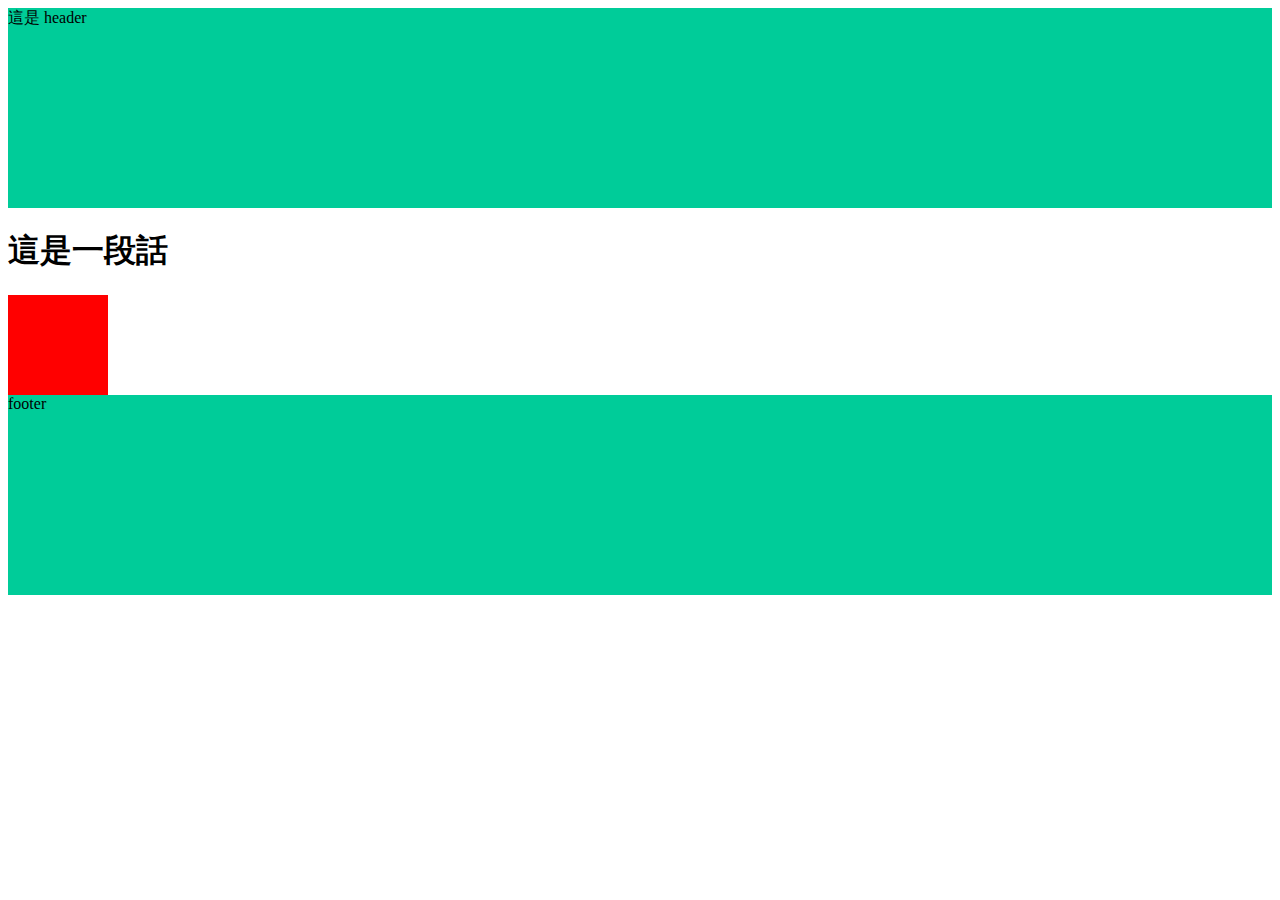
==== index.html @ 9c8b07f4 "Update 2021-08-11T02:46:13.039Z" ====
<!DOCTYPE html>
<html lang="en">

<head>
  <meta charset="UTF-8">
  <meta name="viewport" content="width=device-width, initial-scale=1.0">
  <meta http-equiv="X-UA-Compatible" content="ie=edge">
  <title>首頁</title>
  <link rel="stylesheet" href="./assets/style/all.css">
</head>

<body>
  <header class="header">
    這是 header
  </header>

  
<h1>
  這是一段話
</h1>

<div class="box"></div>

  <footer class="footer">
    footer
  </footer>
  <script src="./assets/js/vendors.js"></script>
  <script src="./assets/js/all.js"></script>
</body>

</html>
---- assets/style/all.css ----
.header {
  height: 200px;
  background-color: #00cc99; }

.footer {
  height: 200px;
  background-color: #00cc99; }

.box {
  width: 100px;
  height: 100px;
  background-color: red;
  display: -webkit-box;
  display: -ms-flexbox;
  display: flex;
  -webkit-transition: all 0.5s;
  -o-transition: all 0.5s;
  transition: all 0.5s; }
  .box:hover {
    width: 200px;
    background-color: #00cc99; }

/*# sourceMappingURL=all.css.map */
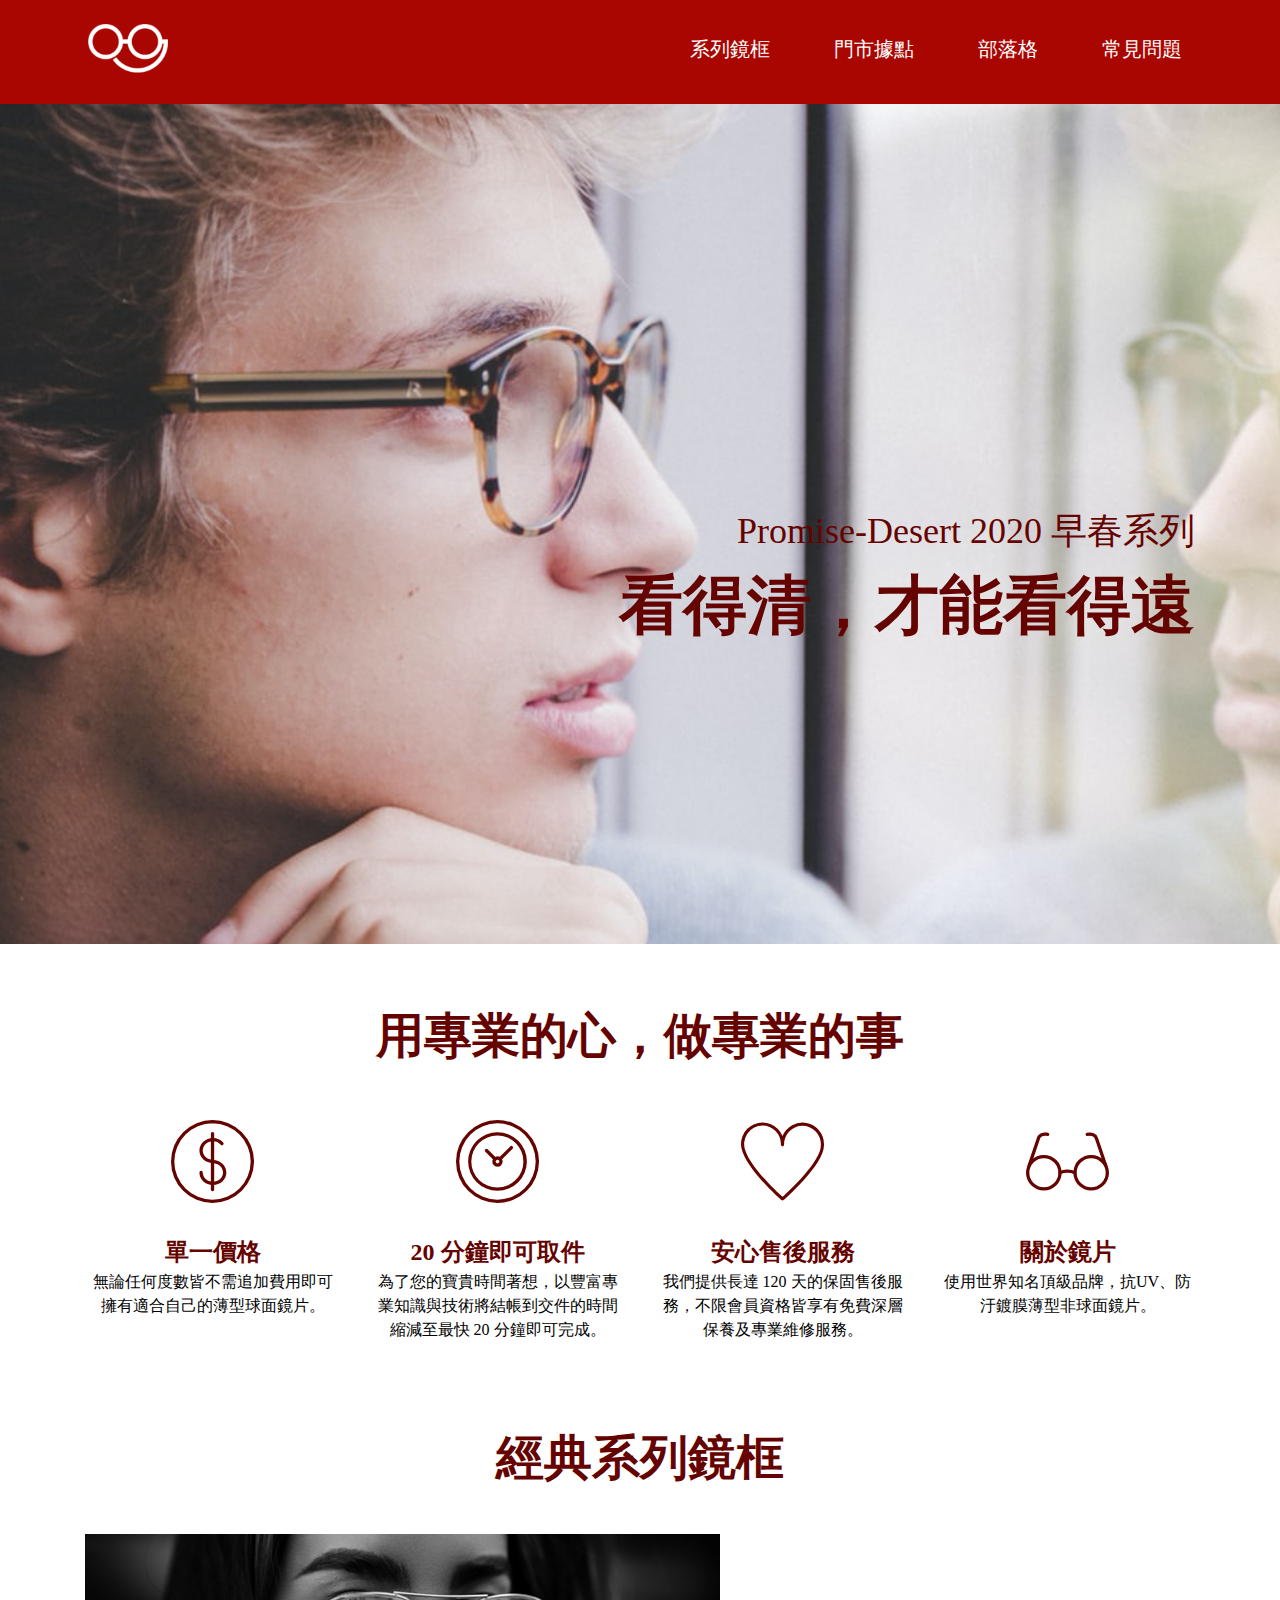
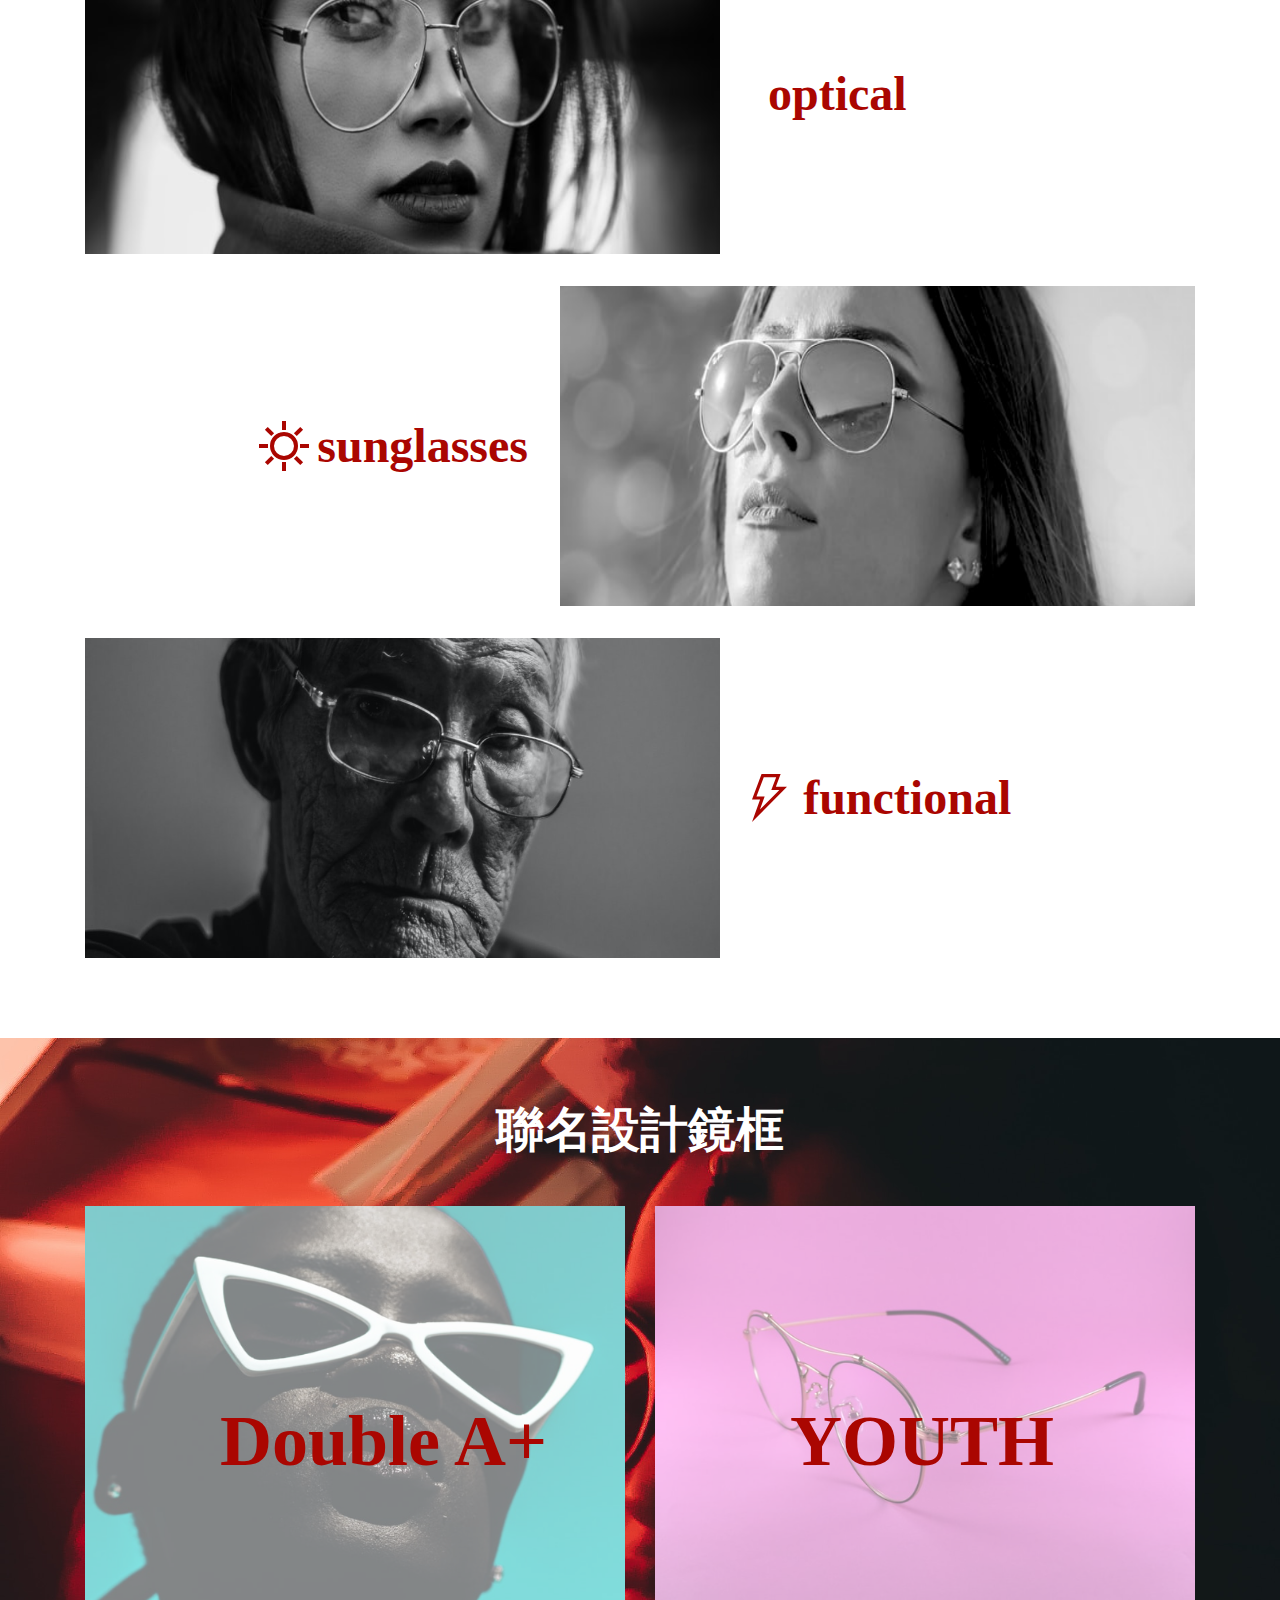
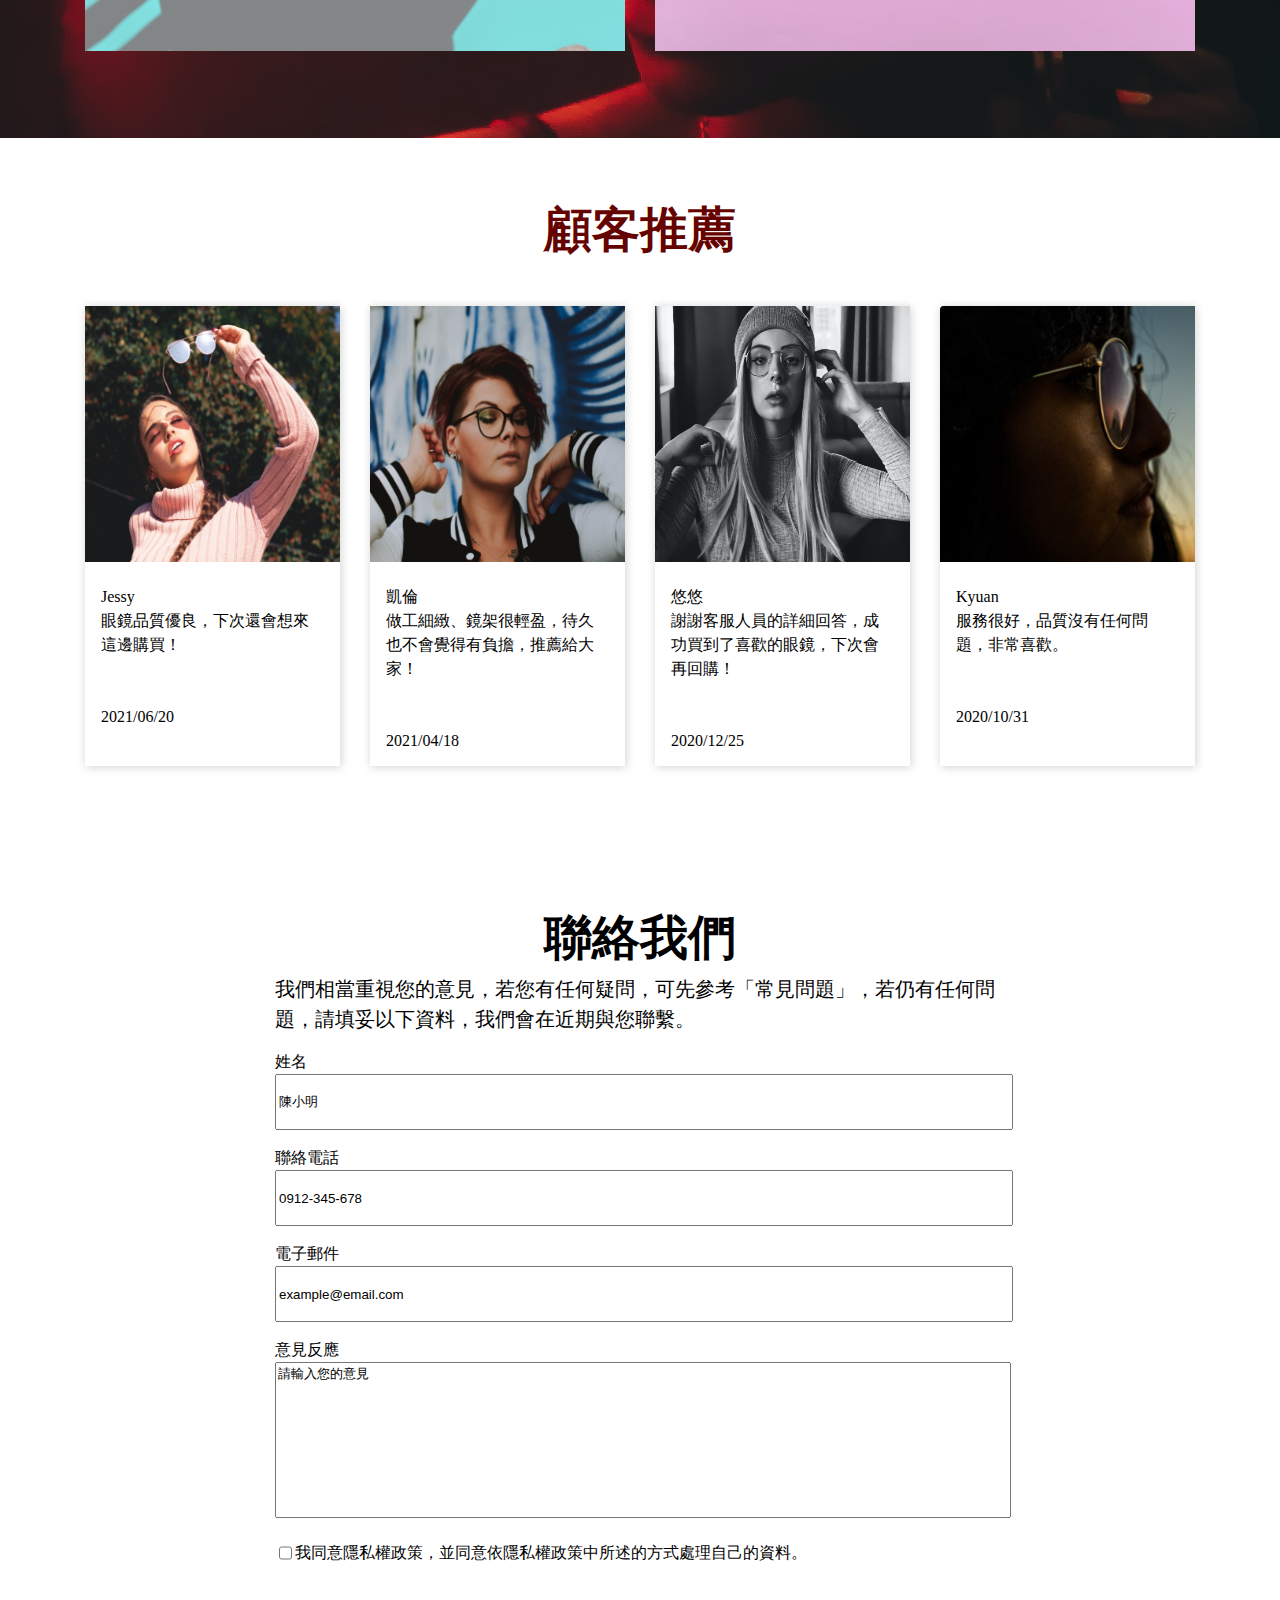
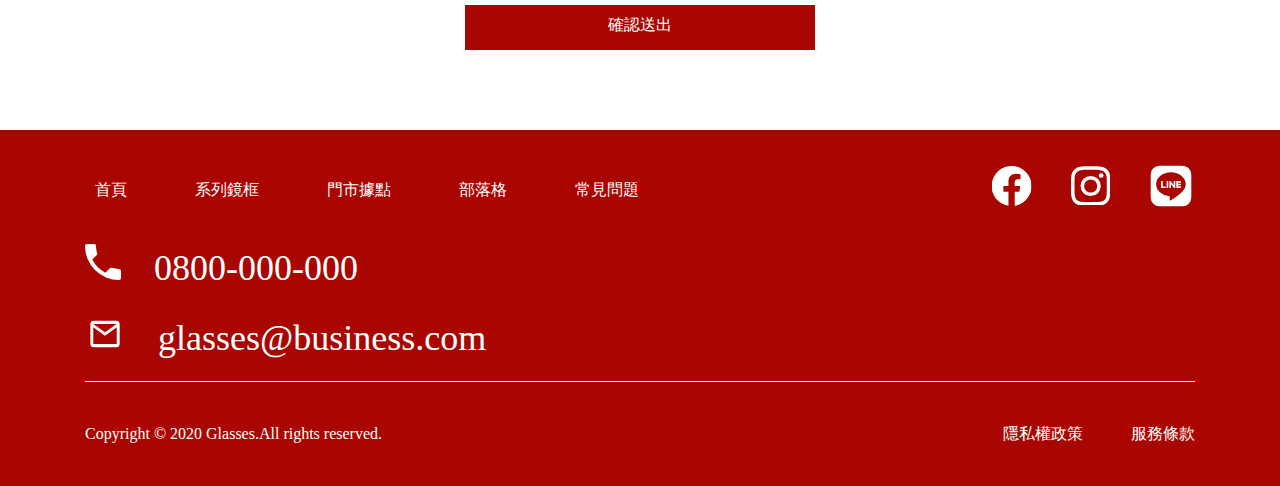
==== commit 764c1584: "Update 2021-08-11T02:51:12.972Z" ====
--- a/index.html
+++ b/index.html
@@ -7,22 +7,224 @@
   <meta http-equiv="X-UA-Compatible" content="ie=edge">
   <title>首頁</title>
   <link rel="stylesheet" href="./assets/style/all.css">
+  <link rel="stylesheet" href="https://pro.fontawesome.com/releases/v5.10.0/css/all.css" integrity="sha384-AYmEC3Yw5cVb3ZcuHtOA93w35dYTsvhLPVnYs9eStHfGJvOvKxVfELGroGkvsg+p" crossorigin="anonymous"/>
 </head>
 
 <body>
   <header class="header">
-    這是 header
+  <ul class="nav_group d_f_jc_sb">
+    <li>
+    <h1><a href="#">
+      <img src="/assets/images/logo.png" alt="LOGO_index"></a>
+     </h1>
+    </li>
+    <li class="nav d_f_jc_sb fz20lh30">
+      <a href="#">系列鏡框</a>
+      <a href="#">門市據點</a>
+      <a href="#">部落格</a>
+      <a href="#">常見問題</a>
+    </li>
+  </ul>
+
   </header>
 
-  
-<h1>
-  這是一段話
-</h1>
-
-<div class="box"></div>
+  <!-- https://github.com/Dawn-Syu/hexschool-glasses.git -->
+<div class="banner">
+  <div class="container">
+    <ul class="banner_texts">
+      <li class="banner_text">
+        <p class="banner_text_small">Promise-Desert 2020 早春系列</p>
+        <p class="banner_text_big">看得清，才能看得遠</p>
+      </li>
+    </ul>
+  </div>
+</div>
+
+<div class="profession container mt_7 mb_10">
+  <h3 class="mb_6 ">用專業的心，做專業的事</h3>
+  <ul class="profession_cards d_f_jc_sb">
+    <li class="profession_card">
+      <img class="mb_3" src="assets/images/icon-dollar.svg" alt="">
+      <h4 class="mb_1">單一價格</h4>
+      <p>無論任何度數皆不需追加費用即可擁有適合自己的薄型球面鏡片。</p>
+    </li>
+    <li class="profession_card">
+      <img class="mb_3" src="assets/images/icon-clock.svg" alt="">
+      <h4 class="mb_1">20 分鐘即可取件</h4>
+      <p>為了您的寶貴時間著想，以豐富專業知識與技術將結帳到交件的時間縮減至最快 20 分鐘即可完成。</p>
+    </li>
+    <li class="profession_card">
+      <img class="mb_3" src="assets/images/icon-heart.svg" alt="">
+      <h4 class="mb_1">安心售後服務</h4>
+      <p>我們提供長達 120 天的保固售後服務，不限會員資格皆享有免費深層保養及專業維修服務。</p>
+    </li>
+    <li class="profession_card">
+      <img class="mb_3" src="assets/images/icon-glasses.svg" alt="">
+      <h4 class="mb_1">關於鏡片</h4>
+      <p>使用世界知名頂級品牌，抗UV、防汙鍍膜薄型非球面鏡片。</p>
+    </li>
+  </ul>
+</div>
+
+<div class="basic container mb_10 mt_7">
+  <h3 class="mb_5" >經典系列鏡框</h3>
+  <ul class="basic_products ">
+    <li class="basic_product_card d_f_jc_fs mb_4">
+      <img class="product_img mr_4" src="assets/images/product-1.png" alt="">
+      <div class="basic_product_card_texts d_f_jc_c ">
+        <i class="fas fa-star-and-crescent "></i>
+        <h3 class="ml_2">optical</h3>
+      </div>
+    </li>
+    <li class="basic_product_card d_f_jc_fs row_r mb_4 ">
+      <img class="product_img " src="assets/images/product-2.png" alt="">
+      <div class="basic_product_card_texts d_f_jc_c mr_4">
+        <img class="mr_1" src="assets/images/icon-sun.svg" alt="">
+        <h3>sunglasses</h3>
+      </div>
+    </li>
+    <li class="basic_product_card d_f_jc_fs ">
+      <img class="product_img mr_4" src="assets/images/product-3.png" alt="">
+      <div class="basic_product_card_texts d_f_jc_c">
+        <img src="assets/images/icon-thunder.svg" alt="">
+        <h3 class="ml_2">functional</h3>
+      </div>
+    </li>
+  </ul>
+</div>
+
+<div class="brand ">
+  <div class="container pb_10 pt_7">
+    <h3 class="mb_5 ">聯名設計鏡框</h3>
+    <ul class="brand_cards d_f_jc_sb">
+      <li class="brand_card ">
+        <img src="assets/images/product-8.png" alt="">
+        <div class="mask"></div>
+        <h2>Double A+</h2>
+      </li>
+      <li class="brand_card ml_3">
+        <img src="assets/images/product-9.png" alt="">
+        <div class="mask"></div>
+        <h2>YOUTH</h2>
+      </li>
+    </ul>
+  </div>
+</div>
+
+<div class="feedback container mb_10 mt_7">
+  <h3 class="mb_5">顧客推薦</h3>
+  <ul class="feedback_cards d_f_jc_sb">
+    <li class="feedback_card ">
+      <img src="assets/images/rec-1.png" alt="">
+        <p class="mt_2 mb_1 mlr_2 ">Jessy</p>
+        <p class="mb_6 mlr_2">眼鏡品質優良，下次還會想來這邊購買！</p>
+        <p class="mlr_2">2021/06/20</p>
+    </li>
+    <li class="feedback_card ml_3">
+      <img src="assets/images/rec-2.png" alt="">
+      <p class="mt_2 mb_1 mlr_2 ">凱倫</p>
+      <p class="mb_6 mlr_2">做工細緻、鏡架很輕盈，待久也不會覺得有負擔，推薦給大家！</p>
+      <p class="mlr_2">2021/04/18</p>
+    </li>
+    <li class="feedback_card ml_3">
+      <img src="assets/images/rec-3.png" alt="">
+      <p class="mt_2 mb_1 mlr_2">悠悠</p>
+      <p class="mb_6 mlr_2">謝謝客服人員的詳細回答，成功買到了喜歡的眼鏡，下次會再回購！</p>
+      <p class="mlr_2">2020/12/25</p>
+    </li>
+    <li class="feedback_card ml_3">
+      <img src="assets/images/rec-4.png" alt="">
+      <p class="mt_2 mb_1 mlr_2">Kyuan</p>
+      <p class="mb_6 mlr_2">服務很好，品質沒有任何問題，非常喜歡。</p>
+      <p class="mlr_2">2020/10/31</p>
+    </li>
+  </ul>
+</div>
+<div class="contact_us container pt_7 pb_10">
+  <h3>聯絡我們</h3>
+  <ul class="forms">
+    <li class="form fz20lh30 mb_2">我們相當重視您的意見，若您有任何疑問，可先參考「常見問題」，若仍有任何問題，請填妥以下資料，我們會在近期與您聯繫。</li>
+    <li class="form mb_2">
+      <p>姓名</p>
+      <input class="input_w100" type="text" value="陳小明">
+    </li>
+    <li class="form mb_2">
+      <p>聯絡電話</p>
+      <input class="input_w100" type="text" value="0912-345-678">
+    </li>
+    <li class="form mb_2">
+      <p>電子郵件</p>
+      <input class="input_w100" type="text" value="example@email.com">
+    </li>
+    <li class="form mb_2">
+      <p>意見反應</p>
+      <textarea  cols="30" rows="10" >請輸入您的意見</textarea>
+    </li>
+    <li class="form d_f_jc_fs mb_5">
+      <input type="checkbox">
+      <p>我同意隱私權政策，並同意依隱私權政策中所述的方式處理自己的資料。</p>
+    </li>
+    <li class="form">
+      <div class="form_btn">
+        <a   href="#">
+          <a class="pt_1"  href="#">確認送出</a>
+      </div>
+    </li>
+
+  </ul>
+</div>
 
   <footer class="footer">
-    footer
+    <div class="container">
+      <div class="footer_group pt_4 mb_5">
+        <div class="footer_navs d_f_jc_sb mb_3">
+        <ul class="footer_nav d_f_jc_sb ">
+            <li class="footer_nav_a  mr_6" ><a href="">首頁</a></li>
+            <li class="footer_nav_a  mr_6"><a href="">系列鏡框</a></li>
+            <li class="footer_nav_a  mr_6"><a href="">門市據點</a></li>
+            <li class="footer_nav_a  mr_6"><a href="">部落格</a></li>
+            <li class="footer_nav_a  mr_6"><a href="">常見問題</a></li>
+          </ul>
+          <ul class="footer_navs_icons d_f_jc_sb">
+            <li class="footer_navs_icon">
+              <a href="#">
+                <img src="/assets/images/icon-fb.svg" alt="">
+              </a>
+              </li>
+            <li class="footer_navs_icon mr_4 ml_4">
+              <a href="#">
+                <img src="/assets/images/icon-ig.svg" alt="">
+              </a>
+            </li>
+            <li class="footer_navs_icon">
+              <a href="#">
+                <img src="/assets/images/icon-line.svg" alt="">
+              </a>
+              </li>
+          </ul>
+        </div>
+        <ul class="footer_shop_contents">
+          <li class="footer_shop_content pb_2">
+            <img class="tel_size" src="/assets/images/icon-phone.svg" alt="tel">
+            <a class="ml_3" href="tel:0800000000">0800-000-000</a>
+          </li>
+          <li class="footer_shop_content pb_2">
+            <img class="mail_size" src="/assets/images/icon-mail.svg" alt="mail">
+            <a class="ml_3 " href="mailto:glasses@business.com">glasses@business.com
+            </a>
+        </li>
+        </ul>
+      </div>
+      <ul class="footer_ccs d_f_jc_sb pb_5">
+        <li class="footer_cc">
+          Copyright © 2020 Glasses.All rights reserved.
+        </li>
+        <li class="footer_cc_privace d_f_jc_sb">
+          <a href="#">隱私權政策</a>
+          <a class="ml_6" href="#">服務條款 </a>
+        </li>
+      </ul>
+    </div>
   </footer>
   <script src="./assets/js/vendors.js"></script>
   <script src="./assets/js/all.js"></script>
--- a/assets/style/all.css
+++ b/assets/style/all.css
@@ -1,23 +1,351 @@
-.header {
-  height: 200px;
-  background-color: #00cc99; }
+/* http://meyerweb.com/eric/tools/css/reset/ 
+   v2.0 | 20110126
+   License: none (public domain)
+*/
+html, body, div, span, applet, object, iframe,
+h1, h2, h3, h4, h5, h6, p, blockquote, pre,
+a, abbr, acronym, address, big, cite, code,
+del, dfn, em, img, ins, kbd, q, s, samp,
+small, strike, strong, sub, sup, tt, var,
+b, u, i, center,
+dl, dt, dd, ol, ul, li,
+fieldset, form, label, legend,
+table, caption, tbody, tfoot, thead, tr, th, td,
+article, aside, canvas, details, embed,
+figure, figcaption, footer, header, hgroup,
+menu, nav, output, ruby, section, summary,
+time, mark, audio, video {
+  margin: 0;
+  padding: 0;
+  border: 0;
+  font-size: 100%;
+  font: inherit;
+  vertical-align: baseline; }
+
+/* HTML5 display-role reset for older browsers */
+article, aside, details, figcaption, figure,
+footer, header, hgroup, menu, nav, section {
+  display: block; }
+
+body {
+  line-height: 1; }
+
+ol, ul {
+  list-style: none; }
+
+blockquote, q {
+  quotes: none; }
+
+blockquote:before, blockquote:after,
+q:before, q:after {
+  content: '';
+  content: none; }
+
+table {
+  border-collapse: collapse;
+  border-spacing: 0; }
+
+body {
+  font-size: 16px;
+  line-height: 24px; }
+
+h2 {
+  font-size: 72px;
+  line-height: 108px; }
+
+h3 {
+  font-size: 48px;
+  line-height: 72px;
+  font-weight: bolder;
+  text-align: center;
+  color: #650300; }
+
+h4 {
+  font-size: 24px;
+  line-height: 36px;
+  font-weight: bolder;
+  color: #650300; }
+
+.d_f_jc_c {
+  display: -webkit-box;
+  display: -ms-flexbox;
+  display: flex;
+  -webkit-box-pack: center;
+      -ms-flex-pack: center;
+          justify-content: center; }
+
+.d_f_jc_fs {
+  display: -webkit-box;
+  display: -ms-flexbox;
+  display: flex;
+  -webkit-box-pack: start;
+      -ms-flex-pack: start;
+          justify-content: flex-start; }
+
+.row_r {
+  -webkit-box-orient: horizontal;
+  -webkit-box-direction: reverse;
+      -ms-flex-direction: row-reverse;
+          flex-direction: row-reverse; }
+
+.d_f_jc_sb {
+  display: -webkit-box;
+  display: -ms-flexbox;
+  display: flex;
+  -webkit-box-pack: justify;
+      -ms-flex-pack: justify;
+          justify-content: space-between; }
+
+.d_f_jc_sa {
+  display: -webkit-box;
+  display: -ms-flexbox;
+  display: flex;
+  -ms-flex-pack: distribute;
+      justify-content: space-around; }
+
+.d_f_jc_se {
+  display: -webkit-box;
+  display: -ms-flexbox;
+  display: flex;
+  -webkit-box-pack: space-evenly;
+      -ms-flex-pack: space-evenly;
+          justify-content: space-evenly; }
+
+.container {
+  width: 1110px;
+  margin: 0 auto; }
+
+.fz20lh30 {
+  font-size: 20px;
+  line-height: 30px; }
+
+.mlr_2 {
+  margin: 0 16px; }
+
+.mr_1 {
+  margin-right: 8px; }
+
+.mr_2 {
+  margin-right: 16px; }
+
+.mr_4 {
+  margin-right: 32px; }
+
+.mr_6 {
+  margin-right: 48px; }
+
+.ml_1 {
+  margin-left: 8px; }
+
+.ml_2 {
+  margin-left: 16px; }
+
+.ml_3 {
+  margin-left: 24px; }
+
+.ml_4 {
+  margin-left: 32px; }
+
+.ml_6 {
+  margin-left: 48px; }
+
+.mb-1 {
+  margin-bottom: 8px; }
+
+.mb_2 {
+  margin-bottom: 16px; }
+
+.mb_3 {
+  margin-bottom: 24px; }
+
+.mb_4 {
+  margin-bottom: 32px; }
+
+.mb_5 {
+  margin-bottom: 40px; }
+
+.mb_6 {
+  margin-bottom: 48px; }
+
+.mb_10 {
+  margin-bottom: 80px; }
+
+.mt_2 {
+  margin-top: 16px; }
+
+.mt_7 {
+  margin-top: 56px; }
+
+.mt_8 {
+  margin-top: 64px; }
+
+.pb_2 {
+  padding-bottom: 16px; }
+
+.pb_5 {
+  padding-bottom: 40px; }
+
+.pb_10 {
+  padding-bottom: 80px; }
+
+.pt_1 {
+  padding-top: 8px; }
+
+.pt_4 {
+  padding-top: 32px; }
+
+.pt_7 {
+  padding-top: 56px; }
+
+.nav_group {
+  background-color: #AA0601;
+  padding: 24px 88px; }
+  .nav_group a .nav_group img {
+    width: 80px;
+    height: 48.57px; }
+  .nav_group .nav a {
+    color: white;
+    text-decoration: none;
+    margin-left: 44px;
+    padding: 10px; }
+    .nav_group .nav a:hover {
+      color: yellow;
+      border-bottom: 1px solid yellow; }
 
 .footer {
-  height: 200px;
-  background-color: #00cc99; }
-
-.box {
-  width: 100px;
-  height: 100px;
-  background-color: red;
-  display: -webkit-box;
-  display: -ms-flexbox;
-  display: flex;
-  -webkit-transition: all 0.5s;
-  -o-transition: all 0.5s;
-  transition: all 0.5s; }
-  .box:hover {
-    width: 200px;
-    background-color: #00cc99; }
+  background-color: #AA0601; }
+  .footer .container .footer_group {
+    border-bottom: 1px solid #FFF; }
+    .footer .container .footer_group .footer_navs .footer_nav {
+      -webkit-box-align: center;
+          -ms-flex-align: center;
+              align-items: center; }
+      .footer .container .footer_group .footer_navs .footer_nav .footer_nav_a a {
+        color: white;
+        text-decoration: none;
+        padding: 10px; }
+        .footer .container .footer_group .footer_navs .footer_nav .footer_nav_a a:hover {
+          color: yellow;
+          border-bottom: 1px solid yellow; }
+      .footer .container .footer_group .footer_navs .footer_nav .footer_navs_icon a img {
+        width: 48px;
+        height: 48px; }
+    .footer .container .footer_group .footer_shop_contents .footer_shop_content {
+      font-size: 36px;
+      line-height: 54px; }
+      .footer .container .footer_group .footer_shop_contents .footer_shop_content .tel_size {
+        width: 36px;
+        height: 36px; }
+      .footer .container .footer_group .footer_shop_contents .footer_shop_content .mail_size {
+        width: 40px;
+        height: 32px; }
+      .footer .container .footer_group .footer_shop_contents .footer_shop_content a {
+        color: white;
+        text-decoration: none;
+        font-family: 'Noto Sans CJK' 'Roboto'; }
+        .footer .container .footer_group .footer_shop_contents .footer_shop_content a:hover {
+          color: yellow;
+          border-bottom: 1px solid yellow; }
+  .footer .container .footer_ccs .footer_cc {
+    color: white; }
+  .footer .container .footer_ccs .footer_cc_privace a {
+    color: white;
+    text-decoration: none; }
+    .footer .container .footer_ccs .footer_cc_privace a:hover {
+      color: yellow;
+      border-bottom: 1px solid yellow; }
+
+.banner {
+  width: 100%;
+  height: 840px;
+  background-image: url("/assets/images/banner.png"); }
+  .banner .container .banner_texts .banner_text {
+    text-align: end;
+    color: #650300;
+    padding-top: 400px; }
+    .banner .container .banner_texts .banner_text .banner_text_small {
+      font-size: 36px;
+      line-height: 54px; }
+    .banner .container .banner_texts .banner_text .banner_text_big {
+      font-weight: bolder;
+      font-size: 64px;
+      line-height: 96px; }
+
+.profession .profession_cards .profession_card {
+  width: 255px;
+  text-align: center; }
+  .profession .profession_cards .profession_card img {
+    width: 83.33px;
+    height: 83.33px; }
+
+.basic .basic_products .basic_product_card .product_img {
+  width: 635px;
+  height: 320px; }
+
+.basic .basic_products .basic_product_card .basic_product_card_texts {
+  -webkit-box-align: center;
+      -ms-flex-align: center;
+          align-items: center; }
+  .basic .basic_products .basic_product_card .basic_product_card_texts h3 {
+    color: #AA0601; }
+
+.brand {
+  background-image: url("/assets/images/bg.png"); }
+  .brand .container h3 {
+    color: white;
+    text-align: center; }
+  .brand .container .brand_cards .brand_card {
+    position: relative; }
+    .brand .container .brand_cards .brand_card img {
+      width: 540px;
+      height: 445px; }
+    .brand .container .brand_cards .brand_card .mask {
+      width: 540px;
+      height: 445px;
+      background-color: #fff;
+      opacity: 0.5;
+      position: absolute;
+      top: 0; }
+    .brand .container .brand_cards .brand_card h2 {
+      color: #AA0601;
+      position: absolute;
+      top: 40%;
+      left: 25%;
+      font-weight: bolder; }
+
+.feedback .feedback_cards .feedback_card {
+  width: 255px;
+  height: 460px;
+  background-color: white;
+  -webkit-box-shadow: 1px 1px 9px #d3d1d1;
+          box-shadow: 1px 1px 9px #d3d1d1; }
+  .feedback .feedback_cards .feedback_card img {
+    width: 255px;
+    height: 256px; }
+
+.contact_us h3 {
+  color: #000; }
+
+.contact_us .forms {
+  width: 730px;
+  margin: 0 auto; }
+  .contact_us .forms .form .input_w100 {
+    width: 100%;
+    height: 50px; }
+  .contact_us .forms .form textarea {
+    resize: none;
+    width: 100%; }
+  .contact_us .forms .form .form_btn {
+    width: 350px;
+    height: 45px;
+    background-color: #AA0601;
+    margin: 0 auto;
+    text-align: center; }
+    .contact_us .forms .form .form_btn a {
+      display: block;
+      color: white;
+      text-decoration: none; }
+      .contact_us .forms .form .form_btn a:hover {
+        color: blue; }
 
 /*# sourceMappingURL=all.css.map */
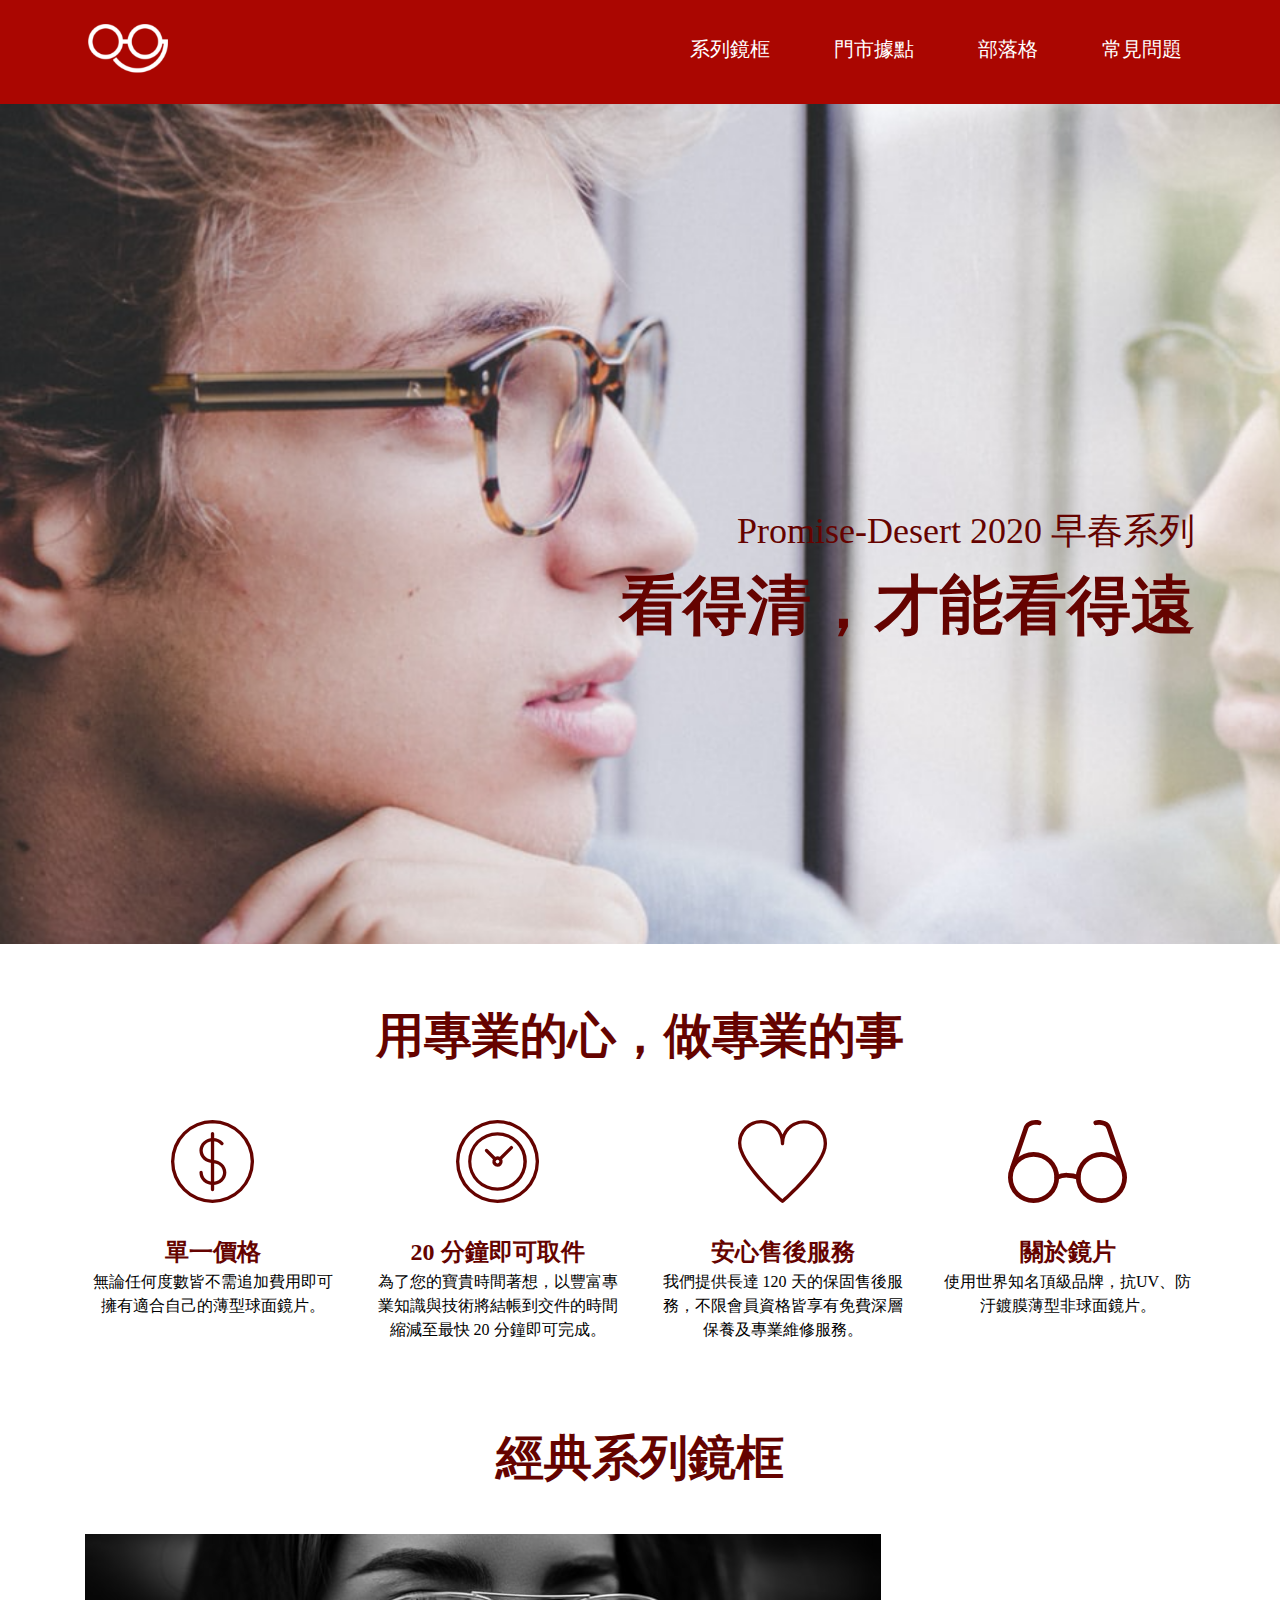
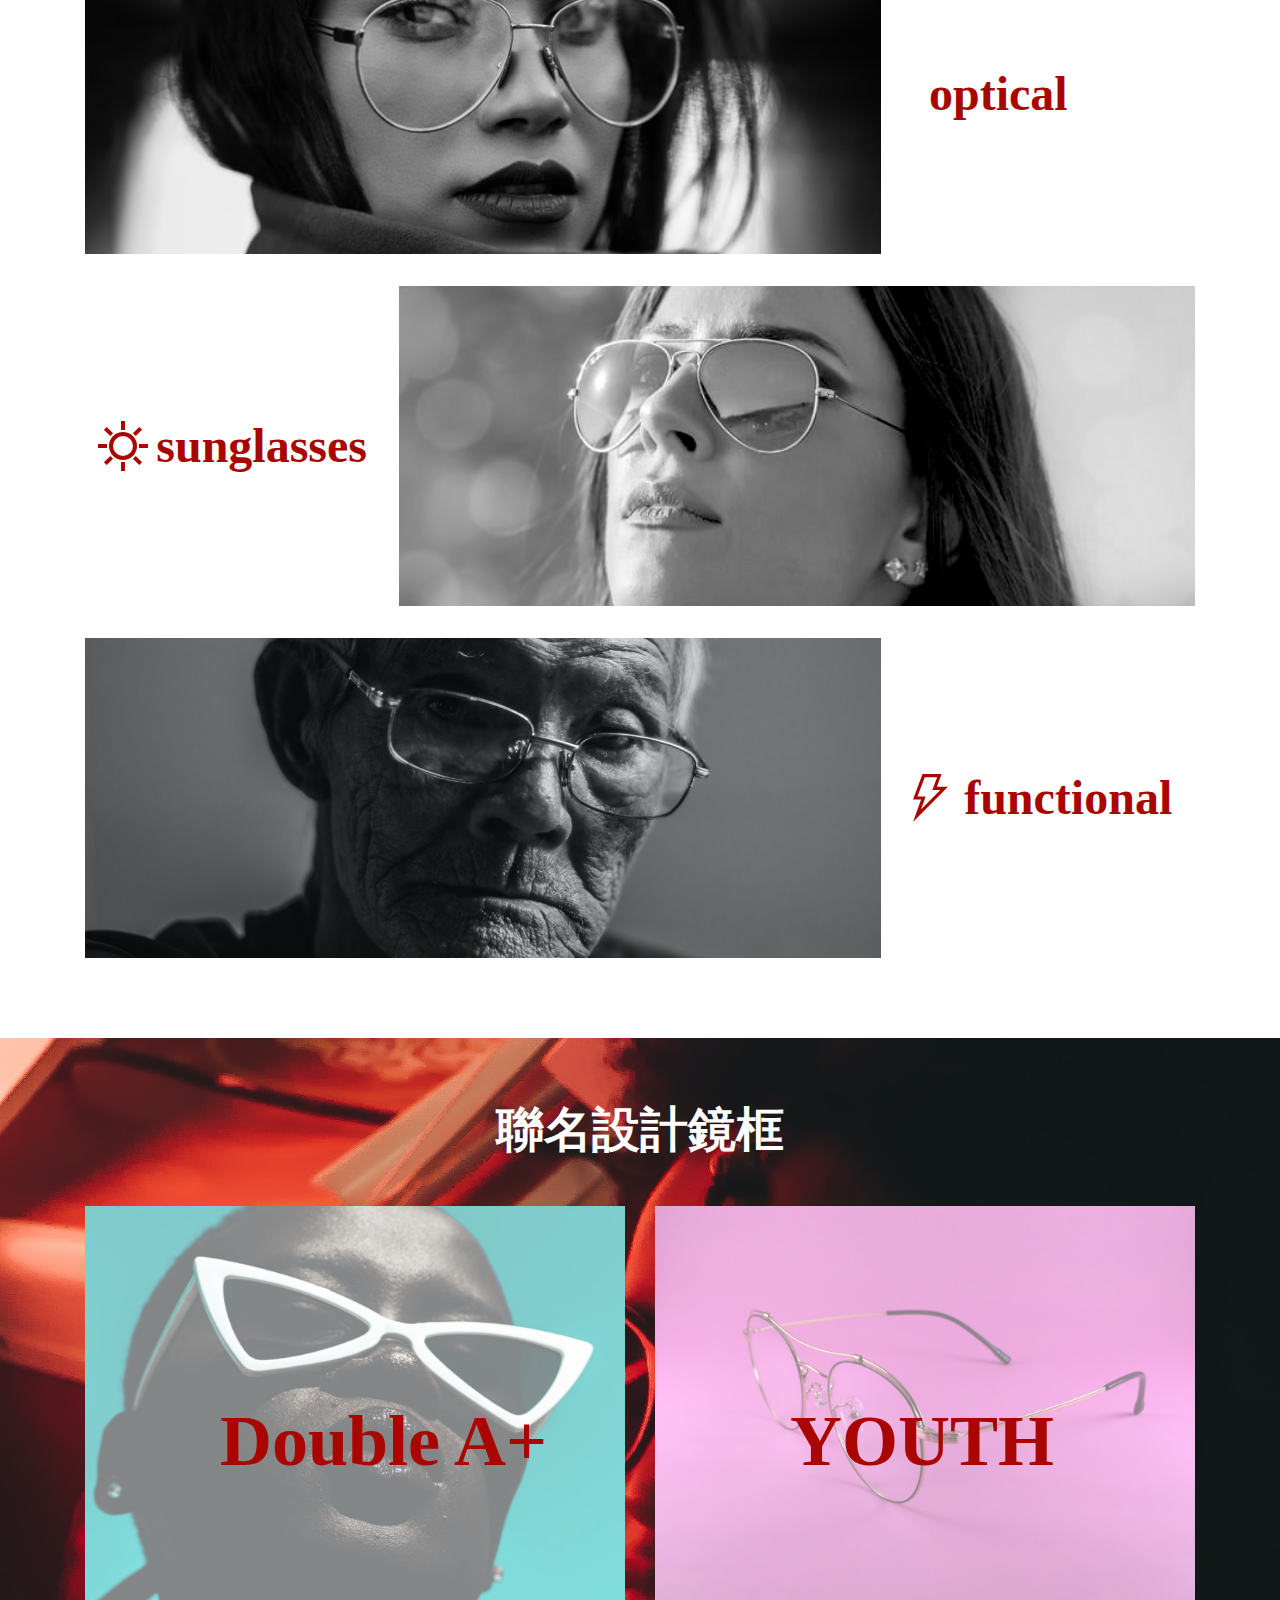
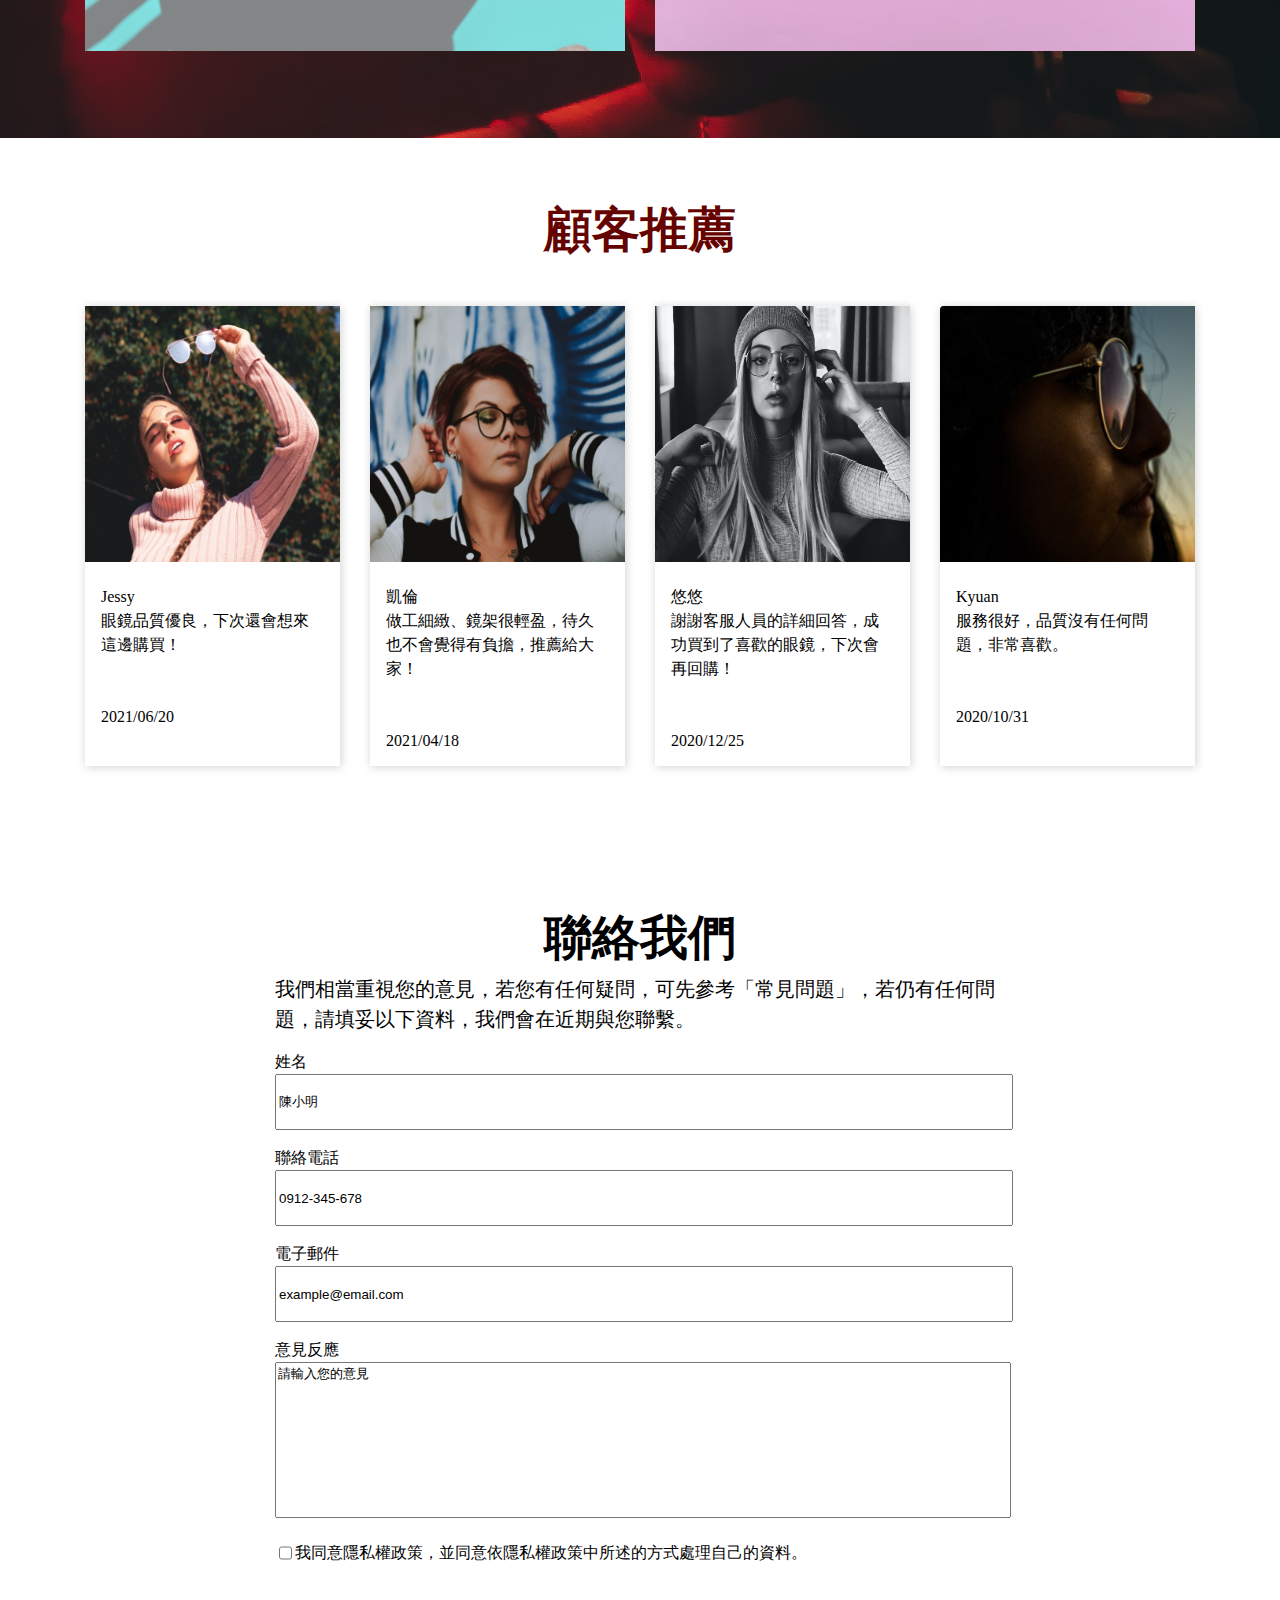
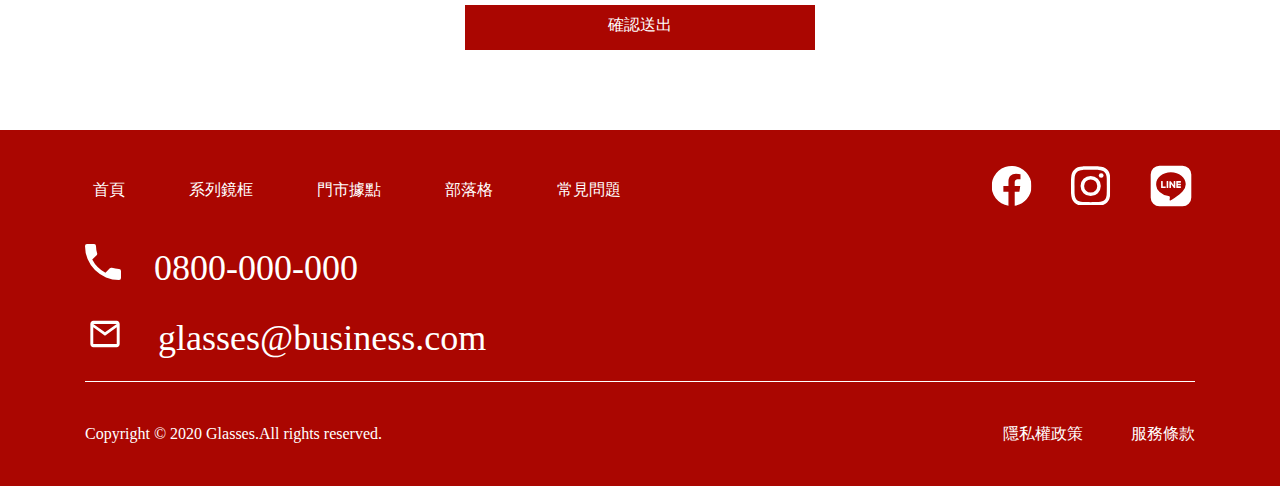
==== commit b09d1a7b: "Update 2021-08-11T14:44:40.042Z" ====
--- a/index.html
+++ b/index.html
@@ -15,7 +15,7 @@
   <ul class="nav_group d_f_jc_sb">
     <li>
     <h1><a href="#">
-      <img src="/assets/images/logo.png" alt="LOGO_index"></a>
+      <img src="./assets/images/logo.png" alt="LOGO_index"></a>
      </h1>
     </li>
     <li class="nav d_f_jc_sb fz20lh30">
@@ -42,24 +42,24 @@
 
 <div class="profession container mt_7 mb_10">
   <h3 class="mb_6 ">用專業的心，做專業的事</h3>
-  <ul class="profession_cards d_f_jc_sb">
-    <li class="profession_card">
-      <img class="mb_3" src="assets/images/icon-dollar.svg" alt="">
+  <ul class="profession_cards d_f_jc_sb ">
+    <li class="profession_card">
+      <img class="mb_3" src="./assets/images/icon-dollar.svg" alt="">
       <h4 class="mb_1">單一價格</h4>
       <p>無論任何度數皆不需追加費用即可擁有適合自己的薄型球面鏡片。</p>
     </li>
     <li class="profession_card">
-      <img class="mb_3" src="assets/images/icon-clock.svg" alt="">
+      <img class="mb_3" src="./assets/images/icon-clock.svg" alt="">
       <h4 class="mb_1">20 分鐘即可取件</h4>
       <p>為了您的寶貴時間著想，以豐富專業知識與技術將結帳到交件的時間縮減至最快 20 分鐘即可完成。</p>
     </li>
     <li class="profession_card">
-      <img class="mb_3" src="assets/images/icon-heart.svg" alt="">
+      <img class="mb_3" src="./assets/images/icon-heart.svg" alt="">
       <h4 class="mb_1">安心售後服務</h4>
       <p>我們提供長達 120 天的保固售後服務，不限會員資格皆享有免費深層保養及專業維修服務。</p>
     </li>
     <li class="profession_card">
-      <img class="mb_3" src="assets/images/icon-glasses.svg" alt="">
+      <img class="mb_3" src="./assets/images/icon-glasses.svg" alt="">
       <h4 class="mb_1">關於鏡片</h4>
       <p>使用世界知名頂級品牌，抗UV、防汙鍍膜薄型非球面鏡片。</p>
     </li>
@@ -70,23 +70,23 @@
   <h3 class="mb_5" >經典系列鏡框</h3>
   <ul class="basic_products ">
     <li class="basic_product_card d_f_jc_fs mb_4">
-      <img class="product_img mr_4" src="assets/images/product-1.png" alt="">
+      <img class="product_img mr_4" src="./assets/images/product-1.png" alt="">
       <div class="basic_product_card_texts d_f_jc_c ">
         <i class="fas fa-star-and-crescent "></i>
         <h3 class="ml_2">optical</h3>
       </div>
     </li>
     <li class="basic_product_card d_f_jc_fs row_r mb_4 ">
-      <img class="product_img " src="assets/images/product-2.png" alt="">
+      <img class="product_img " src="./assets/images/product-2.png" alt="">
       <div class="basic_product_card_texts d_f_jc_c mr_4">
-        <img class="mr_1" src="assets/images/icon-sun.svg" alt="">
+        <img class="mr_1" src="./assets/images/icon-sun.svg" alt="">
         <h3>sunglasses</h3>
       </div>
     </li>
     <li class="basic_product_card d_f_jc_fs ">
-      <img class="product_img mr_4" src="assets/images/product-3.png" alt="">
+      <img class="product_img mr_4" src="./assets/images/product-3.png" alt="">
       <div class="basic_product_card_texts d_f_jc_c">
-        <img src="assets/images/icon-thunder.svg" alt="">
+        <img src="./assets/images/icon-thunder.svg" alt="">
         <h3 class="ml_2">functional</h3>
       </div>
     </li>
@@ -98,12 +98,12 @@
     <h3 class="mb_5 ">聯名設計鏡框</h3>
     <ul class="brand_cards d_f_jc_sb">
       <li class="brand_card ">
-        <img src="assets/images/product-8.png" alt="">
+        <img src="./assets/images/product-8.png" alt="">
         <div class="mask"></div>
         <h2>Double A+</h2>
       </li>
       <li class="brand_card ml_3">
-        <img src="assets/images/product-9.png" alt="">
+        <img src="./assets/images/product-9.png" alt="">
         <div class="mask"></div>
         <h2>YOUTH</h2>
       </li>
@@ -115,25 +115,25 @@
   <h3 class="mb_5">顧客推薦</h3>
   <ul class="feedback_cards d_f_jc_sb">
     <li class="feedback_card ">
-      <img src="assets/images/rec-1.png" alt="">
+      <img src="./assets/images/rec-1.png" alt="">
         <p class="mt_2 mb_1 mlr_2 ">Jessy</p>
         <p class="mb_6 mlr_2">眼鏡品質優良，下次還會想來這邊購買！</p>
         <p class="mlr_2">2021/06/20</p>
     </li>
     <li class="feedback_card ml_3">
-      <img src="assets/images/rec-2.png" alt="">
+      <img src="./assets/images/rec-2.png" alt="">
       <p class="mt_2 mb_1 mlr_2 ">凱倫</p>
       <p class="mb_6 mlr_2">做工細緻、鏡架很輕盈，待久也不會覺得有負擔，推薦給大家！</p>
       <p class="mlr_2">2021/04/18</p>
     </li>
     <li class="feedback_card ml_3">
-      <img src="assets/images/rec-3.png" alt="">
+      <img src="./assets/images/rec-3.png" alt="">
       <p class="mt_2 mb_1 mlr_2">悠悠</p>
       <p class="mb_6 mlr_2">謝謝客服人員的詳細回答，成功買到了喜歡的眼鏡，下次會再回購！</p>
       <p class="mlr_2">2020/12/25</p>
     </li>
     <li class="feedback_card ml_3">
-      <img src="assets/images/rec-4.png" alt="">
+      <img src="./assets/images/rec-4.png" alt="">
       <p class="mt_2 mb_1 mlr_2">Kyuan</p>
       <p class="mb_6 mlr_2">服務很好，品質沒有任何問題，非常喜歡。</p>
       <p class="mlr_2">2020/10/31</p>
@@ -188,28 +188,28 @@
           <ul class="footer_navs_icons d_f_jc_sb">
             <li class="footer_navs_icon">
               <a href="#">
-                <img src="/assets/images/icon-fb.svg" alt="">
+                <img src="./assets/images/icon-fb.svg" alt="">
               </a>
               </li>
             <li class="footer_navs_icon mr_4 ml_4">
               <a href="#">
-                <img src="/assets/images/icon-ig.svg" alt="">
+                <img src="./assets/images/icon-ig.svg" alt="">
               </a>
             </li>
             <li class="footer_navs_icon">
               <a href="#">
-                <img src="/assets/images/icon-line.svg" alt="">
+                <img src="./assets/images/icon-line.svg" alt="">
               </a>
               </li>
           </ul>
         </div>
         <ul class="footer_shop_contents">
           <li class="footer_shop_content pb_2">
-            <img class="tel_size" src="/assets/images/icon-phone.svg" alt="tel">
+            <img class="tel_size" src="./assets/images/icon-phone.svg" alt="tel">
             <a class="ml_3" href="tel:0800000000">0800-000-000</a>
           </li>
           <li class="footer_shop_content pb_2">
-            <img class="mail_size" src="/assets/images/icon-mail.svg" alt="mail">
+            <img class="mail_size" src="./assets/images/icon-mail.svg" alt="mail">
             <a class="ml_3 " href="mailto:glasses@business.com">glasses@business.com
             </a>
         </li>
--- a/assets/style/all.css
+++ b/assets/style/all.css
@@ -52,6 +52,10 @@
 h2 {
   font-size: 72px;
   line-height: 108px; }
+  @media (max-width: 1200px) {
+    h2 {
+      font-size: 32px;
+      line-height: 25px; } }
 
 h3 {
   font-size: 48px;
@@ -59,12 +63,23 @@
   font-weight: bolder;
   text-align: center;
   color: #650300; }
+  @media (max-width: 1200px) {
+    h3 {
+      font-size: 32px;
+      line-height: 48px; } }
+  @media (max-width: 375px) {
+    h3 {
+      font-size: 20px; } }
 
 h4 {
   font-size: 24px;
   line-height: 36px;
   font-weight: bolder;
   color: #650300; }
+  @media (max-width: 1200px) {
+    h4 {
+      font-size: 24px;
+      line-height: 36px; } }
 
 .d_f_jc_c {
   display: -webkit-box;
@@ -114,6 +129,18 @@
 .container {
   width: 1110px;
   margin: 0 auto; }
+  @media (max-width: 1240px) {
+    .container {
+      width: 1024px; } }
+  @media (max-width: 992px) {
+    .container {
+      width: 768px; } }
+  @media (max-width: 768px) {
+    .container {
+      width: 690px; } }
+  @media (max-width: 375px) {
+    .container {
+      width: 344.5px; } }
 
 .fz20lh30 {
   font-size: 20px;
@@ -200,9 +227,37 @@
 .nav_group {
   background-color: #AA0601;
   padding: 24px 88px; }
+  @media (max-width: 375px) {
+    .nav_group {
+      -webkit-box-orient: vertical;
+      -webkit-box-direction: normal;
+          -ms-flex-direction: column;
+              flex-direction: column;
+      -webkit-box-align: center;
+          -ms-flex-align: center;
+              align-items: center; } }
+  @media (max-width: 768px) {
+    .nav_group {
+      padding: 30px 39px; } }
+  @media (max-width: 375px) {
+    .nav_group {
+      padding: 10px 0 0 0; } }
   .nav_group a .nav_group img {
     width: 80px;
     height: 48.57px; }
+    @media (max-width: 375px) {
+      .nav_group a .nav_group img {
+        width: 48px;
+        height: 29.11px; } }
+  @media (max-width: 375px) {
+    .nav_group .nav {
+      -ms-flex-wrap: wrap;
+          flex-wrap: wrap;
+      -webkit-box-pack: center;
+          -ms-flex-pack: center;
+              justify-content: center;
+      width: 375px;
+      margin-top: 8px; } }
   .nav_group .nav a {
     color: white;
     text-decoration: none;
@@ -211,34 +266,97 @@
     .nav_group .nav a:hover {
       color: yellow;
       border-bottom: 1px solid yellow; }
+      @media (max-width: 768px) {
+        .nav_group .nav a:hover {
+          display: none; } }
+    @media (max-width: 768px) {
+      .nav_group .nav a {
+        margin-left: 40px; } }
+    @media (max-width: 375px) {
+      .nav_group .nav a {
+        text-align: center;
+        width: 162.5px;
+        margin-left: 0px;
+        padding: 8px 11.5px;
+        border: solid 1px white; } }
 
 .footer {
   background-color: #AA0601; }
   .footer .container .footer_group {
     border-bottom: 1px solid #FFF; }
+    @media (max-width: 375px) {
+      .footer .container .footer_group {
+        display: -webkit-box;
+        display: -ms-flexbox;
+        display: flex;
+        -webkit-box-pack: justify;
+            -ms-flex-pack: justify;
+                justify-content: space-between;
+        -webkit-box-orient: horizontal;
+        -webkit-box-direction: reverse;
+            -ms-flex-direction: row-reverse;
+                flex-direction: row-reverse;
+        padding-top: 24px;
+        padding-bottom: 24px;
+        margin-bottom: 16px; } }
     .footer .container .footer_group .footer_navs .footer_nav {
       -webkit-box-align: center;
           -ms-flex-align: center;
               align-items: center; }
+      @media (max-width: 768px) {
+        .footer .container .footer_group .footer_navs .footer_nav .footer_nav_a {
+          margin-right: 40px; } }
       .footer .container .footer_group .footer_navs .footer_nav .footer_nav_a a {
         color: white;
         text-decoration: none;
-        padding: 10px; }
+        padding: 8px; }
         .footer .container .footer_group .footer_navs .footer_nav .footer_nav_a a:hover {
           color: yellow;
           border-bottom: 1px solid yellow; }
-      .footer .container .footer_group .footer_navs .footer_nav .footer_navs_icon a img {
-        width: 48px;
-        height: 48px; }
+      @media (max-width: 375px) {
+        .footer .container .footer_group .footer_navs .footer_nav {
+          display: none; } }
+    .footer .container .footer_group .footer_navs .footer_navs_icons .footer_navs_icon a img {
+      width: 48px;
+      height: 48px; }
+      @media (max-width: 768px) {
+        .footer .container .footer_group .footer_navs .footer_navs_icons .footer_navs_icon a img {
+          width: 24px;
+          height: 24px; } }
+    @media (max-width: 768px) {
+      .footer .container .footer_group .footer_navs .footer_navs_icons .mr_4 {
+        margin-right: 24px; }
+      .footer .container .footer_group .footer_navs .footer_navs_icons .ml_4 {
+        margin-left: 24px; } }
     .footer .container .footer_group .footer_shop_contents .footer_shop_content {
       font-size: 36px;
       line-height: 54px; }
+      @media (max-width: 375px) {
+        .footer .container .footer_group .footer_shop_contents .footer_shop_content {
+          font-size: 16px;
+          line-height: 30px; } }
       .footer .container .footer_group .footer_shop_contents .footer_shop_content .tel_size {
         width: 36px;
         height: 36px; }
+        @media (max-width: 768px) {
+          .footer .container .footer_group .footer_shop_contents .footer_shop_content .tel_size {
+            width: 24px;
+            height: 24px; } }
+        @media (max-width: 375px) {
+          .footer .container .footer_group .footer_shop_contents .footer_shop_content .tel_size {
+            width: 15px;
+            height: 15px; } }
       .footer .container .footer_group .footer_shop_contents .footer_shop_content .mail_size {
         width: 40px;
         height: 32px; }
+        @media (max-width: 768px) {
+          .footer .container .footer_group .footer_shop_contents .footer_shop_content .mail_size {
+            width: 24px;
+            height: 24px; } }
+        @media (max-width: 375px) {
+          .footer .container .footer_group .footer_shop_contents .footer_shop_content .mail_size {
+            width: 15px;
+            height: 15px; } }
       .footer .container .footer_group .footer_shop_contents .footer_shop_content a {
         color: white;
         text-decoration: none;
@@ -246,19 +364,42 @@
         .footer .container .footer_group .footer_shop_contents .footer_shop_content a:hover {
           color: yellow;
           border-bottom: 1px solid yellow; }
+        @media (max-width: 768px) {
+          .footer .container .footer_group .footer_shop_contents .footer_shop_content a {
+            margin-left: 8px; } }
+    @media (max-width: 375px) {
+      .footer .container .footer_group .footer_shop_contents .pb_2 {
+        padding-bottom: 0; } }
+  @media (max-width: 375px) {
+    .footer .container .footer_ccs {
+      padding-bottom: 24px;
+      -webkit-box-orient: vertical;
+      -webkit-box-direction: normal;
+          -ms-flex-direction: column;
+              flex-direction: column; } }
   .footer .container .footer_ccs .footer_cc {
     color: white; }
+  @media (max-width: 375px) {
+    .footer .container .footer_ccs .footer_cc_privace {
+      -webkit-box-orient: vertical;
+      -webkit-box-direction: normal;
+          -ms-flex-direction: column;
+              flex-direction: column; } }
   .footer .container .footer_ccs .footer_cc_privace a {
     color: white;
     text-decoration: none; }
     .footer .container .footer_ccs .footer_cc_privace a:hover {
       color: yellow;
       border-bottom: 1px solid yellow; }
+    @media (max-width: 375px) {
+      .footer .container .footer_ccs .footer_cc_privace a {
+        margin-left: 0;
+        margin-top: 8px; } }
 
 .banner {
   width: 100%;
   height: 840px;
-  background-image: url("/assets/images/banner.png"); }
+  background-image: url("../images/banner.png"); }
   .banner .container .banner_texts .banner_text {
     text-align: end;
     color: #650300;
@@ -266,21 +407,93 @@
     .banner .container .banner_texts .banner_text .banner_text_small {
       font-size: 36px;
       line-height: 54px; }
+      @media (max-width: 768px) {
+        .banner .container .banner_texts .banner_text .banner_text_small {
+          font-size: 20px;
+          line-height: 30px; } }
+      @media (max-width: 768px) {
+        .banner .container .banner_texts .banner_text .banner_text_small {
+          font-size: 16px;
+          line-height: 30px; } }
     .banner .container .banner_texts .banner_text .banner_text_big {
       font-weight: bolder;
       font-size: 64px;
       line-height: 96px; }
+      @media (max-width: 768px) {
+        .banner .container .banner_texts .banner_text .banner_text_big {
+          font-size: 48px;
+          line-height: 72px; } }
+      @media (max-width: 375px) {
+        .banner .container .banner_texts .banner_text .banner_text_big {
+          font-size: 32px;
+          line-height: 72px; } }
+
+@media (max-width: 768px) {
+  .profession {
+    margin-top: 40px;
+    margin-bottom: 56px; } }
+
+@media (max-width: 768px) {
+  .profession h3 {
+    margin-bottom: 0; } }
+
+@media (max-width: 768px) {
+  .profession .profession_cards {
+    -ms-flex-wrap: wrap;
+        flex-wrap: wrap;
+    margin-top: 32px; } }
+
+@media (max-width: 375px) {
+  .profession .profession_cards {
+    -webkit-box-pack: center;
+        -ms-flex-pack: center;
+            justify-content: center; } }
 
 .profession .profession_cards .profession_card {
   width: 255px;
   text-align: center; }
   .profession .profession_cards .profession_card img {
-    width: 83.33px;
+    max-width: 100%;
     height: 83.33px; }
+  @media (max-width: 768px) {
+    .profession .profession_cards .profession_card {
+      margin-bottom: 40px; } }
+
+@media (max-width: 768px) {
+  .basic {
+    margin-top: 40px;
+    margin-bottom: 56px; } }
+
+@media (max-width: 375px) {
+  .basic {
+    margin-top: 32px;
+    margin-bottom: 40px; } }
+
+@media (max-width: 768px) {
+  .basic h3 {
+    margin-bottom: 32px; } }
+
+@media (max-width: 768px) {
+  .basic .basic_products .basic_product_card {
+    -webkit-box-orient: horizontal;
+    -webkit-box-direction: normal;
+        -ms-flex-direction: row;
+            flex-direction: row;
+    margin-bottom: 8px; } }
+
+@media (max-width: 375px) {
+  .basic .basic_products .basic_product_card {
+    position: relative; } }
 
 .basic .basic_products .basic_product_card .product_img {
-  width: 635px;
-  height: 320px; }
+  max-width: 100%; }
+  @media (max-width: 768px) {
+    .basic .basic_products .basic_product_card .product_img {
+      max-width: 390px; } }
+  @media (max-width: 375px) {
+    .basic .basic_products .basic_product_card .product_img {
+      margin: 0 0;
+      max-width: 345px; } }
 
 .basic .basic_products .basic_product_card .basic_product_card_texts {
   -webkit-box-align: center;
@@ -288,17 +501,56 @@
           align-items: center; }
   .basic .basic_products .basic_product_card .basic_product_card_texts h3 {
     color: #AA0601; }
+    @media (max-width: 375px) {
+      .basic .basic_products .basic_product_card .basic_product_card_texts h3 {
+        font-size: 28px;
+        line-height: 72px; } }
+  @media (max-width: 375px) {
+    .basic .basic_products .basic_product_card .basic_product_card_texts {
+      position: absolute;
+      left: 25%;
+      top: 20%; } }
 
 .brand {
-  background-image: url("/assets/images/bg.png"); }
+  background-image: url("../images/bg.png"); }
+  @media (max-width: 768px) {
+    .brand .container {
+      padding-top: 40px;
+      padding-bottom: 56px; } }
   .brand .container h3 {
     color: white;
     text-align: center; }
+    @media (max-width: 768px) {
+      .brand .container h3 {
+        margin-bottom: 32px; } }
+  @media (max-width: 375px) {
+    .brand .container .brand_cards {
+      -ms-flex-wrap: wrap;
+          flex-wrap: wrap;
+      -webkit-box-pack: center;
+          -ms-flex-pack: center;
+              justify-content: center; } }
   .brand .container .brand_cards .brand_card {
     position: relative; }
     .brand .container .brand_cards .brand_card img {
       width: 540px;
       height: 445px; }
+      @media (max-width: 1240px) {
+        .brand .container .brand_cards .brand_card img {
+          width: 485px;
+          height: 375px; } }
+      @media (max-width: 992px) {
+        .brand .container .brand_cards .brand_card img {
+          width: 435px;
+          height: 295px; } }
+      @media (max-width: 768px) {
+        .brand .container .brand_cards .brand_card img {
+          width: 330px;
+          height: 278px; } }
+      @media (max-width: 375px) {
+        .brand .container .brand_cards .brand_card img {
+          width: 345px;
+          height: 291px; } }
     .brand .container .brand_cards .brand_card .mask {
       width: 540px;
       height: 445px;
@@ -306,12 +558,54 @@
       opacity: 0.5;
       position: absolute;
       top: 0; }
+      @media (max-width: 1240px) {
+        .brand .container .brand_cards .brand_card .mask {
+          width: 485px;
+          height: 375px; } }
+      @media (max-width: 992px) {
+        .brand .container .brand_cards .brand_card .mask {
+          width: 435px;
+          height: 295px; } }
+      @media (max-width: 768px) {
+        .brand .container .brand_cards .brand_card .mask {
+          width: 330px;
+          height: 278px; } }
+      @media (max-width: 375px) {
+        .brand .container .brand_cards .brand_card .mask {
+          width: 345px;
+          height: 291px; } }
     .brand .container .brand_cards .brand_card h2 {
       color: #AA0601;
       position: absolute;
       top: 40%;
       left: 25%;
       font-weight: bolder; }
+      @media (max-width: 768px) {
+        .brand .container .brand_cards .brand_card h2 {
+          top: 43%;
+          left: 31%; } }
+    @media (max-width: 375px) {
+      .brand .container .brand_cards .brand_card {
+        margin-left: 0; } }
+
+@media (max-width: 768px) {
+  .feedback {
+    margin-top: 40px;
+    margin-bottom: 56px; } }
+
+@media (max-width: 375px) {
+  .feedback {
+    margin-top: 32px;
+    margin-bottom: 40px; } }
+
+@media (max-width: 768px) {
+  .feedback h3 {
+    margin-bottom: 32px; } }
+
+@media (max-width: 768px) {
+  .feedback .feedback_cards {
+    -ms-flex-wrap: wrap;
+        flex-wrap: wrap; } }
 
 .feedback .feedback_cards .feedback_card {
   width: 255px;
@@ -320,15 +614,38 @@
   -webkit-box-shadow: 1px 1px 9px #d3d1d1;
           box-shadow: 1px 1px 9px #d3d1d1; }
   .feedback .feedback_cards .feedback_card img {
-    width: 255px;
+    width: 100%;
     height: 256px; }
+  @media (max-width: 768px) {
+    .feedback .feedback_cards .feedback_card {
+      margin-right: 0;
+      margin-left: 0;
+      width: 330px;
+      margin-bottom: 32px; } }
+  @media (max-width: 375px) {
+    .feedback .feedback_cards .feedback_card {
+      width: 345px; } }
+
+@media (max-width: 768px) {
+  .contact_us {
+    padding-top: 40px;
+    padding-bottom: 56px; } }
 
 .contact_us h3 {
   color: #000; }
+  @media (max-width: 768px) {
+    .contact_us h3 {
+      margin-bottom: 24px; } }
 
 .contact_us .forms {
   width: 730px;
   margin: 0 auto; }
+  @media (max-width: 768px) {
+    .contact_us .forms {
+      width: 450px; } }
+  @media (max-width: 375px) {
+    .contact_us .forms {
+      width: 345px; } }
   .contact_us .forms .form .input_w100 {
     width: 100%;
     height: 50px; }
@@ -347,5 +664,13 @@
       text-decoration: none; }
       .contact_us .forms .form .form_btn a:hover {
         color: blue; }
+    @media (max-width: 375px) {
+      .contact_us .forms .form .form_btn {
+        width: 210px;
+        height: 40px; } }
+    @media (max-width: 375px) {
+      .contact_us .forms .form .form_btn {
+        width: 165px;
+        height: 36px; } }
 
 /*# sourceMappingURL=all.css.map */
